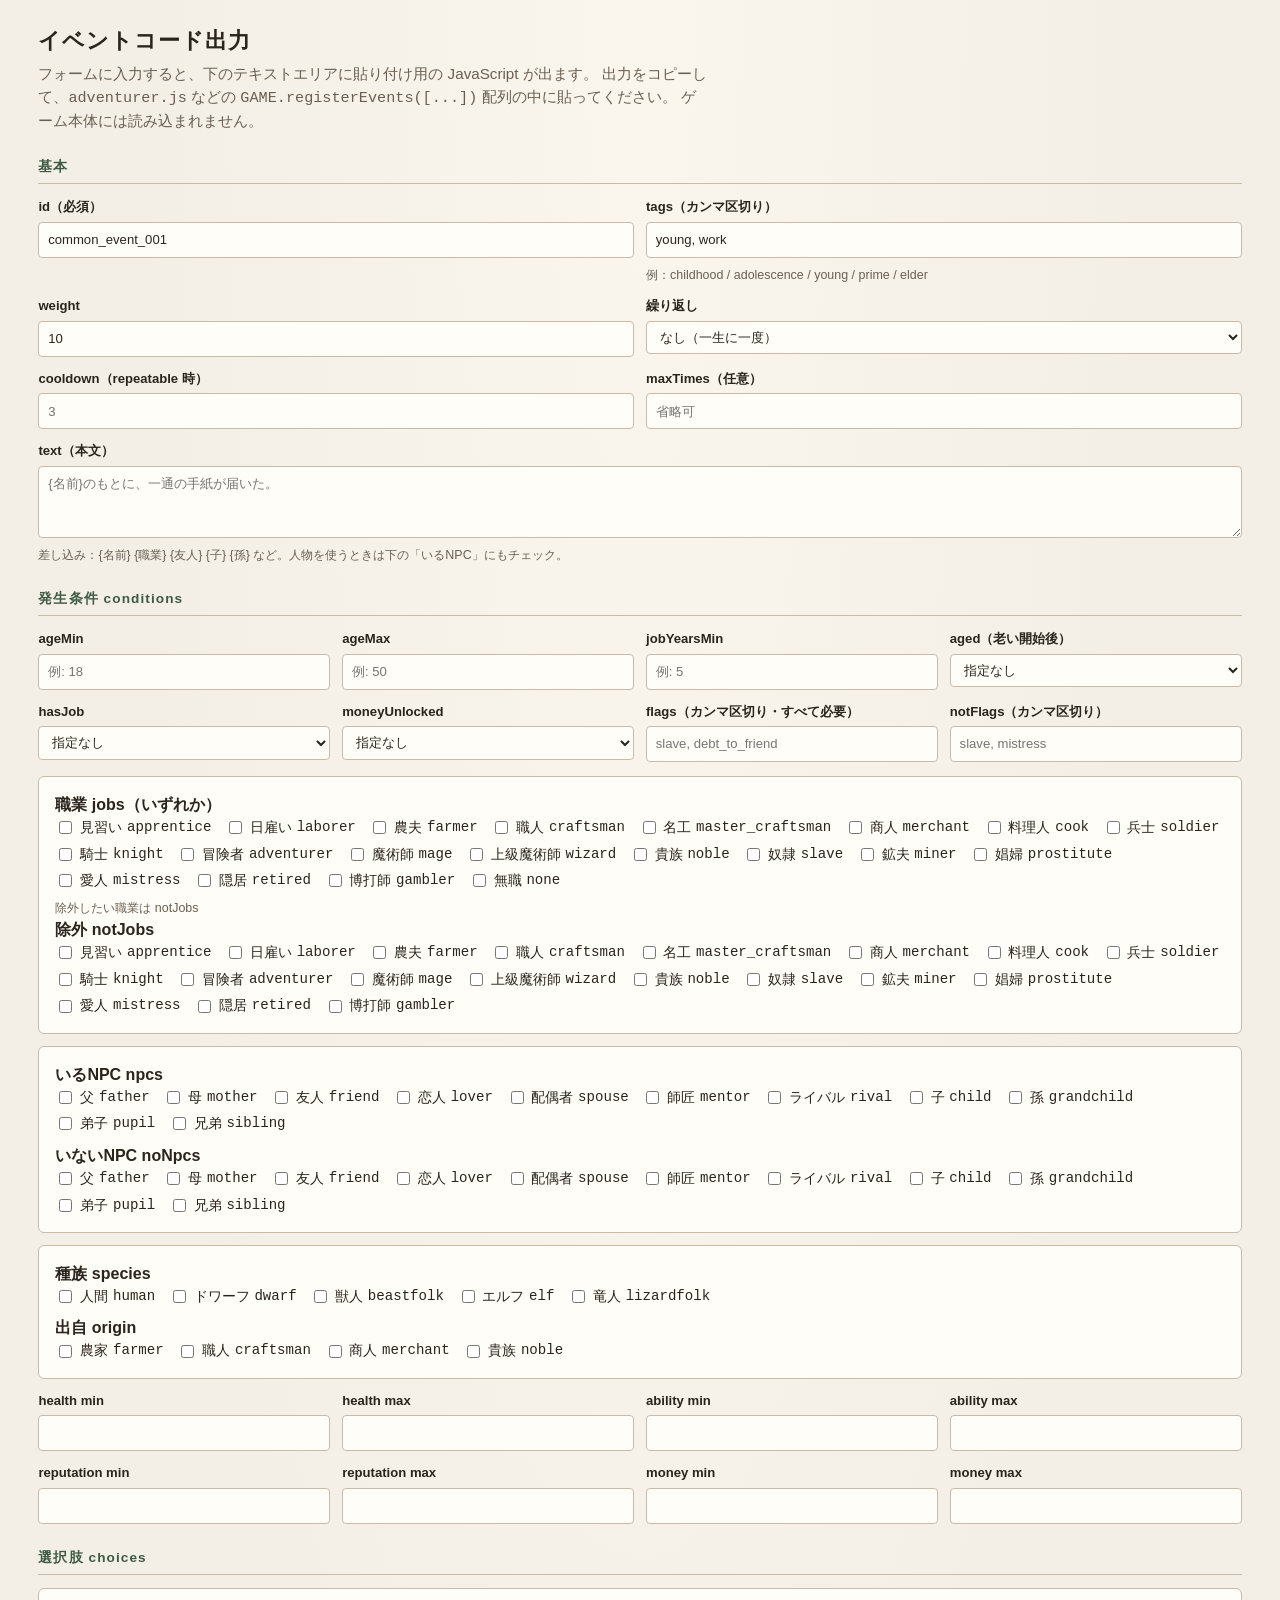
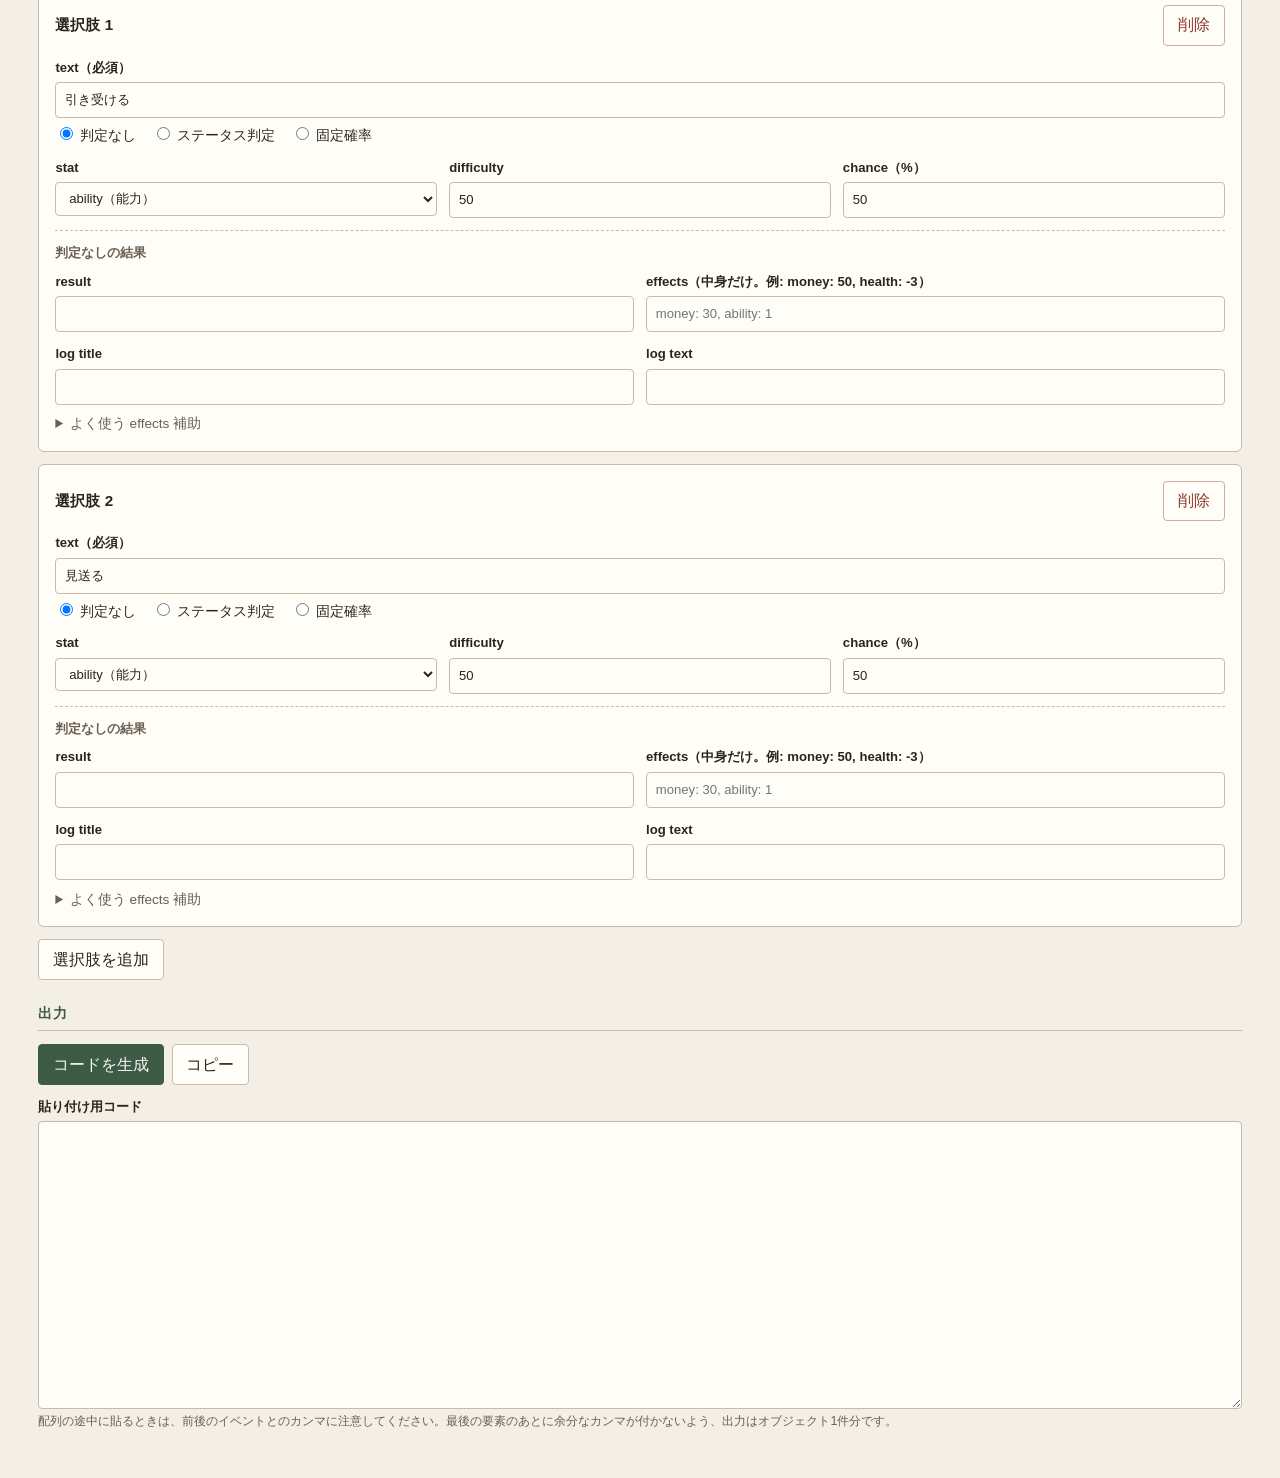
==== tools/event-form.html @ 54acf9f1 "便利ツール追加 フォームに入力することでイベントのコードを出力できるツールを追加。実装の高速化に役立ててください。" ====
<!DOCTYPE html>
<html lang="ja">
<head>
  <meta charset="UTF-8" />
  <meta name="viewport" content="width=device-width, initial-scale=1" />
  <title>イベントコード出力</title>
  <style>
    :root {
      --bg: #f3efe6;
      --ink: #2a241c;
      --muted: #6a5f52;
      --line: #c9bba8;
      --card: #fffdf8;
      --accent: #3d5a45;
      --accent-soft: #dce8df;
      --warn: #8a3b2a;
      --mono: "Cascadia Code", "Consolas", "Courier New", monospace;
      --sans: "Hiragino Sans", "Noto Sans JP", "Yu Gothic UI", sans-serif;
    }
    * { box-sizing: border-box; }
    body {
      margin: 0;
      padding: 1.5rem clamp(1rem, 3vw, 2.5rem) 3rem;
      background:
        radial-gradient(ellipse at top, #faf6ee 0%, var(--bg) 55%),
        repeating-linear-gradient(0deg, transparent, transparent 23px, rgba(201, 187, 168, 0.18) 24px);
      color: var(--ink);
      font-family: var(--sans);
      line-height: 1.5;
    }
    h1 { font-size: 1.4rem; margin: 0 0 0.35rem; letter-spacing: 0.04em; }
    .lead { color: var(--muted); margin: 0 0 1.5rem; max-width: 42rem; font-size: 0.95rem; }
    h2 {
      font-size: 0.85rem;
      text-transform: none;
      letter-spacing: 0.08em;
      color: var(--accent);
      border-bottom: 1px solid var(--line);
      padding-bottom: 0.35rem;
      margin: 1.5rem 0 0.85rem;
    }
    label.field {
      display: flex;
      flex-direction: column;
      gap: 0.3rem;
      font-size: 0.82rem;
      color: var(--muted);
    }
    label.field > span { font-weight: 600; color: var(--ink); }
    input[type="text"], input[type="number"], textarea, select {
      font: inherit;
      color: var(--ink);
      background: var(--card);
      border: 1px solid var(--line);
      border-radius: 4px;
      padding: 0.45rem 0.55rem;
      width: 100%;
    }
    textarea { min-height: 4.5rem; resize: vertical; }
    input:focus, textarea:focus, select:focus {
      outline: 2px solid var(--accent-soft);
      border-color: var(--accent);
    }
    .grid { display: grid; gap: 0.75rem; }
    .grid-2 { grid-template-columns: repeat(2, minmax(0, 1fr)); }
    .grid-3 { grid-template-columns: repeat(3, minmax(0, 1fr)); }
    .grid-4 { grid-template-columns: repeat(4, minmax(0, 1fr)); }
    @media (max-width: 800px) {
      .grid-2, .grid-3, .grid-4 { grid-template-columns: 1fr; }
    }
    .card {
      background: var(--card);
      border: 1px solid var(--line);
      border-radius: 6px;
      padding: 1rem;
      margin-bottom: 0.75rem;
    }
    .checks {
      display: flex;
      flex-wrap: wrap;
      gap: 0.35rem 0.85rem;
    }
    .checks label {
      display: inline-flex;
      align-items: center;
      gap: 0.3rem;
      font-size: 0.88rem;
      color: var(--ink);
      cursor: pointer;
    }
    .hint { font-size: 0.78rem; color: var(--muted); margin: 0.2rem 0 0; }
    .row-actions { display: flex; flex-wrap: wrap; gap: 0.5rem; margin: 0.75rem 0; }
    button {
      font: inherit;
      cursor: pointer;
      border-radius: 4px;
      border: 1px solid var(--line);
      background: var(--card);
      color: var(--ink);
      padding: 0.45rem 0.85rem;
    }
    button.primary {
      background: var(--accent);
      border-color: var(--accent);
      color: #f7faf7;
    }
    button.danger { color: var(--warn); border-color: #d4a99e; }
    button:hover { filter: brightness(0.97); }
    #output {
      font-family: var(--mono);
      font-size: 0.82rem;
      min-height: 18rem;
      white-space: pre;
      line-height: 1.45;
    }
    .status { font-size: 0.85rem; color: var(--accent); min-height: 1.2em; }
    .choice-head {
      display: flex;
      justify-content: space-between;
      align-items: center;
      margin-bottom: 0.75rem;
    }
    .choice-head strong { font-size: 0.95rem; }
    .check-mode { display: flex; gap: 1rem; margin: 0.4rem 0 0.7rem; font-size: 0.88rem; }
    .outcome { margin-top: 0.75rem; padding-top: 0.75rem; border-top: 1px dashed var(--line); }
    .outcome h3 { margin: 0 0 0.55rem; font-size: 0.82rem; color: var(--muted); }
    details.advanced { margin-top: 0.6rem; }
    details.advanced summary { cursor: pointer; color: var(--muted); font-size: 0.85rem; }
  </style>
</head>
<body>
  <h1>イベントコード出力</h1>
  <p class="lead">
    フォームに入力すると、下のテキストエリアに貼り付け用の JavaScript が出ます。
    出力をコピーして、<code>adventurer.js</code> などの <code>GAME.registerEvents([...])</code> 配列の中に貼ってください。
    ゲーム本体には読み込まれません。
  </p>

  <h2>基本</h2>
  <div class="grid grid-2">
    <label class="field"><span>id（必須）</span>
      <input id="ev-id" type="text" placeholder="adventurer_006" value="common_event_001" />
    </label>
    <label class="field"><span>tags（カンマ区切り）</span>
      <input id="ev-tags" type="text" placeholder="young, prime, adventure" value="young, work" />
      <p class="hint">例：childhood / adolescence / young / prime / elder</p>
    </label>
    <label class="field"><span>weight</span>
      <input id="ev-weight" type="number" value="10" min="0" step="1" />
    </label>
    <label class="field"><span>繰り返し</span>
      <select id="ev-repeat">
        <option value="">なし（一生に一度）</option>
        <option value="repeat">repeatable</option>
        <option value="repeat-logonce">repeatable + logOnce</option>
      </select>
    </label>
    <label class="field"><span>cooldown（repeatable 時）</span>
      <input id="ev-cooldown" type="number" placeholder="3" min="0" />
    </label>
    <label class="field"><span>maxTimes（任意）</span>
      <input id="ev-maxtimes" type="number" placeholder="省略可" min="1" />
    </label>
  </div>
  <label class="field" style="margin-top:0.75rem"><span>text（本文）</span>
    <textarea id="ev-text" placeholder="{名前}のもとに、一通の手紙が届いた。"></textarea>
    <p class="hint">差し込み：{名前} {職業} {友人} {子} {孫} など。人物を使うときは下の「いるNPC」にもチェック。</p>
  </label>

  <h2>発生条件 conditions</h2>
  <div class="grid grid-4">
    <label class="field"><span>ageMin</span><input id="c-ageMin" type="number" placeholder="例: 18" /></label>
    <label class="field"><span>ageMax</span><input id="c-ageMax" type="number" placeholder="例: 50" /></label>
    <label class="field"><span>jobYearsMin</span><input id="c-jobYearsMin" type="number" placeholder="例: 5" /></label>
    <label class="field"><span>aged（老い開始後）</span>
      <select id="c-aged">
        <option value="">指定なし</option>
        <option value="true">true</option>
        <option value="false">false</option>
      </select>
    </label>
    <label class="field"><span>hasJob</span>
      <select id="c-hasJob">
        <option value="">指定なし</option>
        <option value="true">true（職あり）</option>
        <option value="false">false（無職）</option>
      </select>
    </label>
    <label class="field"><span>moneyUnlocked</span>
      <select id="c-moneyUnlocked">
        <option value="">指定なし</option>
        <option value="true">true</option>
        <option value="false">false</option>
      </select>
    </label>
    <label class="field"><span>flags（カンマ区切り・すべて必要）</span>
      <input id="c-flags" type="text" placeholder="slave, debt_to_friend" />
    </label>
    <label class="field"><span>notFlags（カンマ区切り）</span>
      <input id="c-notFlags" type="text" placeholder="slave, mistress" />
    </label>
  </div>

  <div class="card" style="margin-top:0.85rem">
    <strong>職業 jobs（いずれか）</strong>
    <div class="checks" id="c-jobs"></div>
    <p class="hint" style="margin-top:0.5rem">除外したい職業は notJobs</p>
    <strong>除外 notJobs</strong>
    <div class="checks" id="c-notJobs"></div>
  </div>
  <div class="card">
    <strong>いるNPC npcs</strong>
    <div class="checks" id="c-npcs"></div>
    <strong style="display:block;margin-top:0.6rem">いないNPC noNpcs</strong>
    <div class="checks" id="c-noNpcs"></div>
  </div>
  <div class="card">
    <strong>種族 species</strong>
    <div class="checks" id="c-species"></div>
    <strong style="display:block;margin-top:0.6rem">出自 origin</strong>
    <div class="checks" id="c-origin"></div>
  </div>
  <div class="grid grid-4" style="margin-top:0.5rem">
    <label class="field"><span>health min</span><input id="c-healthMin" type="number" /></label>
    <label class="field"><span>health max</span><input id="c-healthMax" type="number" /></label>
    <label class="field"><span>ability min</span><input id="c-abilityMin" type="number" /></label>
    <label class="field"><span>ability max</span><input id="c-abilityMax" type="number" /></label>
    <label class="field"><span>reputation min</span><input id="c-reputationMin" type="number" /></label>
    <label class="field"><span>reputation max</span><input id="c-reputationMax" type="number" /></label>
    <label class="field"><span>money min</span><input id="c-moneyMin" type="number" /></label>
    <label class="field"><span>money max</span><input id="c-moneyMax" type="number" /></label>
  </div>

  <h2>選択肢 choices</h2>
  <div id="choices"></div>
  <div class="row-actions">
    <button type="button" id="btn-add-choice">選択肢を追加</button>
  </div>

  <h2>出力</h2>
  <div class="row-actions">
    <button type="button" class="primary" id="btn-generate">コードを生成</button>
    <button type="button" id="btn-copy">コピー</button>
    <span class="status" id="status"></span>
  </div>
  <label class="field">
    <span>貼り付け用コード</span>
    <textarea id="output" readonly spellcheck="false"></textarea>
  </label>
  <p class="hint">配列の途中に貼るときは、前後のイベントとのカンマに注意してください。最後の要素のあとに余分なカンマが付かないよう、出力はオブジェクト1件分です。</p>

  <template id="tpl-choice">
    <div class="card choice">
      <div class="choice-head">
        <strong>選択肢 <span class="choice-num"></span></strong>
        <button type="button" class="danger btn-remove-choice">削除</button>
      </div>
      <label class="field"><span>text（必須）</span>
        <input class="ch-text" type="text" placeholder="依頼を引き受ける" />
      </label>
      <div class="check-mode">
        <label><input type="radio" class="ch-check-mode" name="" value="none" checked /> 判定なし</label>
        <label><input type="radio" class="ch-check-mode" name="" value="stat" /> ステータス判定</label>
        <label><input type="radio" class="ch-check-mode" name="" value="chance" /> 固定確率</label>
      </div>
      <div class="grid grid-3 ch-check-fields" hidden>
        <label class="field ch-stat-only"><span>stat</span>
          <select class="ch-stat">
            <option value="ability">ability（能力）</option>
            <option value="health">health（健康）</option>
            <option value="reputation">reputation（評判）</option>
            <option value="money">money（所持金）</option>
          </select>
        </label>
        <label class="field ch-stat-only"><span>difficulty</span>
          <input class="ch-difficulty" type="number" value="50" />
        </label>
        <label class="field ch-chance-only" hidden><span>chance（%）</span>
          <input class="ch-chance" type="number" value="50" min="0" max="100" />
        </label>
      </div>

      <div class="outcome ch-simple">
        <h3>判定なしの結果</h3>
        <div class="grid grid-2">
          <label class="field"><span>result</span><input class="ch-result" type="text" /></label>
          <label class="field"><span>effects（中身だけ。例: money: 50, health: -3）</span>
            <input class="ch-effects" type="text" placeholder="money: 30, ability: 1" />
          </label>
          <label class="field"><span>log title</span><input class="ch-log-title" type="text" /></label>
          <label class="field"><span>log text</span><input class="ch-log-text" type="text" /></label>
        </div>
        <details class="advanced">
          <summary>よく使う effects 補助</summary>
          <div class="grid grid-4" style="margin-top:0.5rem">
            <label class="field"><span>health</span><input class="fx-health" type="text" placeholder="-5 や [-15,-5]" /></label>
            <label class="field"><span>ability</span><input class="fx-ability" type="text" /></label>
            <label class="field"><span>reputation</span><input class="fx-reputation" type="text" /></label>
            <label class="field"><span>money</span><input class="fx-money" type="text" /></label>
            <label class="field"><span>addFlags</span><input class="fx-addFlags" type="text" placeholder="cheat, debt_to_friend" /></label>
            <label class="field"><span>removeFlags</span><input class="fx-removeFlags" type="text" /></label>
            <label class="field"><span>job</span>
              <select class="fx-job"><option value="">変更なし</option><option value="null">失業（null）</option></select>
            </label>
            <label class="field"><span>npc 役割</span>
              <select class="fx-npc-role"><option value="">なし</option></select>
            </label>
            <label class="field"><span>npc trust</span><input class="fx-npc-trust" type="number" /></label>
            <label class="field"><span>npc intimacy</span><input class="fx-npc-intimacy" type="number" /></label>
            <label class="field"><span>npcState</span>
              <select class="fx-npc-state">
                <option value="">変更なし</option>
                <option value="left">left（別れ）</option>
                <option value="dead">dead</option>
                <option value="missing">missing</option>
                <option value="active">active</option>
              </select>
            </label>
          </div>
        </details>
      </div>

      <div class="outcome ch-success" hidden>
        <h3>success</h3>
        <div class="grid grid-2">
          <label class="field"><span>result</span><input class="ok-result" type="text" /></label>
          <label class="field"><span>effects</span><input class="ok-effects" type="text" placeholder="money: 50, reputation: 3" /></label>
          <label class="field"><span>log title</span><input class="ok-log-title" type="text" /></label>
          <label class="field"><span>log text</span><input class="ok-log-text" type="text" /></label>
        </div>
      </div>
      <div class="outcome ch-failure" hidden>
        <h3>failure</h3>
        <div class="grid grid-2">
          <label class="field"><span>result</span><input class="ng-result" type="text" /></label>
          <label class="field"><span>effects</span><input class="ng-effects" type="text" placeholder="health: [-15, -5]" /></label>
          <label class="field"><span>log title</span><input class="ng-log-title" type="text" /></label>
          <label class="field"><span>log text</span><input class="ng-log-text" type="text" /></label>
        </div>
      </div>
    </div>
  </template>

  <script>
    const JOBS = [
      ["apprentice", "見習い"], ["laborer", "日雇い"], ["farmer", "農夫"],
      ["craftsman", "職人"], ["master_craftsman", "名工"], ["merchant", "商人"],
      ["cook", "料理人"], ["soldier", "兵士"], ["knight", "騎士"],
      ["adventurer", "冒険者"], ["mage", "魔術師"], ["wizard", "上級魔術師"],
      ["noble", "貴族"], ["slave", "奴隷"], ["miner", "鉱夫"],
      ["prostitute", "娼婦"], ["mistress", "愛人"], ["retired", "隠居"],
      ["gambler", "博打師"], ["none", "無職"],
    ];
    const NPCS = [
      ["father", "父"], ["mother", "母"], ["friend", "友人"], ["lover", "恋人"],
      ["spouse", "配偶者"], ["mentor", "師匠"], ["rival", "ライバル"],
      ["child", "子"], ["grandchild", "孫"], ["pupil", "弟子"], ["sibling", "兄弟"],
    ];
    const SPECIES = [
      ["human", "人間"], ["dwarf", "ドワーフ"], ["beastfolk", "獣人"],
      ["elf", "エルフ"], ["lizardfolk", "竜人"],
    ];
    const ORIGINS = [
      ["farmer", "農家"], ["craftsman", "職人"], ["merchant", "商人"], ["noble", "貴族"],
    ];

    function fillChecks(containerId, items, name) {
      const el = document.getElementById(containerId);
      el.innerHTML = items.map(([id, label]) =>
        `<label><input type="checkbox" name="${name}" value="${id}" /> ${label} <code>${id}</code></label>`
      ).join("");
    }
    fillChecks("c-jobs", JOBS, "jobs");
    fillChecks("c-notJobs", JOBS.filter(([id]) => id !== "none"), "notJobs");
    fillChecks("c-npcs", NPCS, "npcs");
    fillChecks("c-noNpcs", NPCS, "noNpcs");
    fillChecks("c-species", SPECIES, "species");
    fillChecks("c-origin", ORIGINS, "origin");

    function checkedValues(name) {
      return [...document.querySelectorAll(`input[name="${name}"]:checked`)].map((i) => i.value);
    }
    function csv(str) {
      return String(str || "").split(/[,、\s]+/).map((s) => s.trim()).filter(Boolean);
    }
    function numOrEmpty(id) {
      const v = document.getElementById(id).value;
      return v === "" ? null : Number(v);
    }
    function escapeStr(s) {
      return String(s).replace(/\\/g, "\\\\").replace(/"/g, '\\"').replace(/\n/g, "\\n");
    }
    function quote(s) { return `"${escapeStr(s)}"`; }
    function quoteList(arr) { return `[${arr.map(quote).join(", ")}]`; }

    function parseEffectsBlob(text, helpers) {
      const parts = [];
      const raw = (text || "").trim();
      if (raw) parts.push(raw.replace(/,\s*$/, ""));

      if (helpers) {
        const pushNum = (key, val) => {
          if (val == null || val === "") return;
          const t = String(val).trim();
          if (/^-?\d+(\.\d+)?$/.test(t) || /^\[[^\]]+\]$/.test(t)) parts.push(`${key}: ${t}`);
        };
        pushNum("health", helpers.health);
        pushNum("ability", helpers.ability);
        pushNum("reputation", helpers.reputation);
        pushNum("money", helpers.money);
        if (helpers.addFlags && helpers.addFlags.length) {
          parts.push(`addFlags: ${quoteList(helpers.addFlags)}`);
        }
        if (helpers.removeFlags && helpers.removeFlags.length) {
          parts.push(`removeFlags: ${quoteList(helpers.removeFlags)}`);
        }
        if (helpers.job === "null") parts.push("job: null");
        else if (helpers.job) parts.push(`job: ${quote(helpers.job)}`);
        if (helpers.npcRole) {
          const bits = [];
          if (helpers.npcTrust != null && helpers.npcTrust !== "") bits.push(`trust: ${Number(helpers.npcTrust)}`);
          if (helpers.npcIntimacy != null && helpers.npcIntimacy !== "") bits.push(`intimacy: ${Number(helpers.npcIntimacy)}`);
          if (bits.length) parts.push(`npc: { ${helpers.npcRole}: { ${bits.join(", ")} } }`);
          if (helpers.npcState) parts.push(`npcState: { ${helpers.npcRole}: ${quote(helpers.npcState)} }`);
        }
      }
      if (!parts.length) return null;
      return `{ ${parts.join(", ")} }`;
    }

    function buildLog(title, text) {
      title = (title || "").trim();
      text = (text || "").trim();
      if (!title && !text) return null;
      const bits = [];
      if (title) bits.push(`title: ${quote(title)}`);
      if (text) bits.push(`text: ${quote(text)}`);
      return `{ ${bits.join(", ")} }`;
    }

    let choiceCount = 0;
    function addChoice() {
      const tpl = document.getElementById("tpl-choice");
      const node = tpl.content.cloneNode(true);
      const card = node.querySelector(".choice");
      choiceCount += 1;
      const name = `check-mode-${choiceCount}`;
      card.querySelectorAll(".ch-check-mode").forEach((r) => { r.name = name; });
      card.querySelector(".choice-num").textContent = choiceCount;

      const jobSel = card.querySelector(".fx-job");
      JOBS.filter(([id]) => id !== "none").forEach(([id, label]) => {
        const opt = document.createElement("option");
        opt.value = id;
        opt.textContent = `${label} (${id})`;
        jobSel.appendChild(opt);
      });
      const npcSel = card.querySelector(".fx-npc-role");
      NPCS.forEach(([id, label]) => {
        const opt = document.createElement("option");
        opt.value = id;
        opt.textContent = `${label} (${id})`;
        npcSel.appendChild(opt);
      });

      const syncCheck = () => {
        const mode = card.querySelector(".ch-check-mode:checked").value;
        const fields = card.querySelector(".ch-check-fields");
        const simple = card.querySelector(".ch-simple");
        const ok = card.querySelector(".ch-success");
        const ng = card.querySelector(".ch-failure");
        const hasCheck = mode !== "none";
        fields.hidden = !hasCheck;
        card.querySelectorAll(".ch-stat-only").forEach((el) => { el.hidden = mode !== "stat"; });
        card.querySelectorAll(".ch-chance-only").forEach((el) => { el.hidden = mode !== "chance"; });
        simple.hidden = hasCheck;
        ok.hidden = !hasCheck;
        ng.hidden = !hasCheck;
      };
      card.querySelectorAll(".ch-check-mode").forEach((r) => r.addEventListener("change", syncCheck));
      card.querySelector(".btn-remove-choice").addEventListener("click", () => {
        card.remove();
        renumberChoices();
      });
      document.getElementById("choices").appendChild(card);
      syncCheck();
    }
    function renumberChoices() {
      [...document.querySelectorAll(".choice")].forEach((c, i) => {
        c.querySelector(".choice-num").textContent = i + 1;
      });
    }

    function readHelpers(card, prefix) {
      // only for simple (no-check) choice which has fx-* fields
      if (prefix) return null;
      return {
        health: card.querySelector(".fx-health").value,
        ability: card.querySelector(".fx-ability").value,
        reputation: card.querySelector(".fx-reputation").value,
        money: card.querySelector(".fx-money").value,
        addFlags: csv(card.querySelector(".fx-addFlags").value),
        removeFlags: csv(card.querySelector(".fx-removeFlags").value),
        job: card.querySelector(".fx-job").value,
        npcRole: card.querySelector(".fx-npc-role").value,
        npcTrust: card.querySelector(".fx-npc-trust").value,
        npcIntimacy: card.querySelector(".fx-npc-intimacy").value,
        npcState: card.querySelector(".fx-npc-state").value,
      };
    }

    function buildConditions() {
      const lines = [];
      const ageMin = numOrEmpty("c-ageMin");
      const ageMax = numOrEmpty("c-ageMax");
      const jobYearsMin = numOrEmpty("c-jobYearsMin");
      if (ageMin != null) lines.push(`ageMin: ${ageMin}`);
      if (ageMax != null) lines.push(`ageMax: ${ageMax}`);
      if (jobYearsMin != null) lines.push(`jobYearsMin: ${jobYearsMin}`);

      const boolSel = (id, key) => {
        const v = document.getElementById(id).value;
        if (v === "true") lines.push(`${key}: true`);
        if (v === "false") lines.push(`${key}: false`);
      };
      boolSel("c-aged", "aged");
      boolSel("c-hasJob", "hasJob");
      boolSel("c-moneyUnlocked", "moneyUnlocked");

      const jobs = checkedValues("jobs");
      const notJobs = checkedValues("notJobs");
      const npcs = checkedValues("npcs");
      const noNpcs = checkedValues("noNpcs");
      const species = checkedValues("species");
      const origin = checkedValues("origin");
      if (jobs.length) lines.push(`jobs: ${quoteList(jobs)}`);
      if (notJobs.length) lines.push(`notJobs: ${quoteList(notJobs)}`);
      if (npcs.length) lines.push(`npcs: ${quoteList(npcs)}`);
      if (noNpcs.length) lines.push(`noNpcs: ${quoteList(noNpcs)}`);
      if (species.length) lines.push(`species: ${quoteList(species)}`);
      if (origin.length) lines.push(`origin: ${quoteList(origin)}`);

      const flags = csv(document.getElementById("c-flags").value);
      const notFlags = csv(document.getElementById("c-notFlags").value);
      if (flags.length) lines.push(`flags: ${quoteList(flags)}`);
      if (notFlags.length) lines.push(`notFlags: ${quoteList(notFlags)}`);

      const stats = [];
      const addStat = (key, minId, maxId) => {
        const min = numOrEmpty(minId);
        const max = numOrEmpty(maxId);
        if (min == null && max == null) return;
        const bits = [];
        if (min != null) bits.push(`min: ${min}`);
        if (max != null) bits.push(`max: ${max}`);
        stats.push(`${key}: { ${bits.join(", ")} }`);
      };
      addStat("health", "c-healthMin", "c-healthMax");
      addStat("ability", "c-abilityMin", "c-abilityMax");
      addStat("reputation", "c-reputationMin", "c-reputationMax");
      addStat("money", "c-moneyMin", "c-moneyMax");
      if (stats.length) lines.push(`stats: { ${stats.join(", ")} }`);

      return lines;
    }

    function indent(n) { return "  ".repeat(n); }

    function buildChoice(card, depth) {
      const lines = [];
      const text = card.querySelector(".ch-text").value.trim();
      if (!text) return null;
      lines.push(`${indent(depth)}{`);
      lines.push(`${indent(depth + 1)}text: ${quote(text)},`);

      const mode = card.querySelector(".ch-check-mode:checked").value;
      if (mode === "stat") {
        const stat = card.querySelector(".ch-stat").value;
        const diff = Number(card.querySelector(".ch-difficulty").value);
        lines.push(`${indent(depth + 1)}check: { stat: ${quote(stat)}, difficulty: ${diff} },`);
        lines.push(...buildOutcome(card, "ok", "success", depth + 1));
        lines.push(...buildOutcome(card, "ng", "failure", depth + 1));
      } else if (mode === "chance") {
        const chance = Number(card.querySelector(".ch-chance").value);
        lines.push(`${indent(depth + 1)}check: { chance: ${chance} },`);
        lines.push(...buildOutcome(card, "ok", "success", depth + 1));
        lines.push(...buildOutcome(card, "ng", "failure", depth + 1));
      } else {
        const result = card.querySelector(".ch-result").value.trim();
        const effects = parseEffectsBlob(card.querySelector(".ch-effects").value, readHelpers(card));
        const log = buildLog(card.querySelector(".ch-log-title").value, card.querySelector(".ch-log-text").value);
        if (result) lines.push(`${indent(depth + 1)}result: ${quote(result)},`);
        if (effects) lines.push(`${indent(depth + 1)}effects: ${effects},`);
        if (log) lines.push(`${indent(depth + 1)}log: ${log},`);
      }

      // trailing comma cleanup on last property is fine in modern JS; keep simple
      let block = lines.join("\n");
      block = block.replace(/,\n$/, "\n");
      return `${block}\n${indent(depth)}}`;
    }

    function buildOutcome(card, prefix, key, depth) {
      const result = card.querySelector(`.${prefix}-result`).value.trim();
      const effects = parseEffectsBlob(card.querySelector(`.${prefix}-effects`).value, null);
      const log = buildLog(card.querySelector(`.${prefix}-log-title`).value, card.querySelector(`.${prefix}-log-text`).value);
      const inner = [];
      if (result) inner.push(`${indent(depth + 1)}result: ${quote(result)},`);
      if (effects) inner.push(`${indent(depth + 1)}effects: ${effects},`);
      if (log) inner.push(`${indent(depth + 1)}log: ${log},`);
      if (!inner.length) {
        return [`${indent(depth)}${key}: {},`];
      }
      let body = inner.join("\n").replace(/,\n$/, "\n");
      return [
        `${indent(depth)}${key}: {`,
        body,
        `${indent(depth)}},`,
      ];
    }

    function generate() {
      const id = document.getElementById("ev-id").value.trim();
      const text = document.getElementById("ev-text").value.trim();
      const status = document.getElementById("status");
      if (!id) { status.textContent = "id を入力してください"; return; }
      if (!text) { status.textContent = "本文 text を入力してください"; return; }

      const lines = [];
      lines.push("{");
      lines.push(`  id: ${quote(id)},`);

      const tags = csv(document.getElementById("ev-tags").value);
      if (tags.length) lines.push(`  tags: ${quoteList(tags)},`);

      const weight = document.getElementById("ev-weight").value;
      if (weight !== "") lines.push(`  weight: ${Number(weight)},`);

      const repeat = document.getElementById("ev-repeat").value;
      if (repeat) {
        lines.push("  repeatable: true,");
        if (repeat === "repeat-logonce") lines.push("  logOnce: true,");
      }
      const cooldown = document.getElementById("ev-cooldown").value;
      if (cooldown !== "") lines.push(`  cooldown: ${Number(cooldown)},`);
      const maxTimes = document.getElementById("ev-maxtimes").value;
      if (maxTimes !== "") lines.push(`  maxTimes: ${Number(maxTimes)},`);

      const cond = buildConditions();
      if (cond.length) {
        lines.push("  conditions: {");
        cond.forEach((c, i) => {
          lines.push(`    ${c}${i < cond.length - 1 ? "," : ""}`);
        });
        lines.push("  },");
      }

      lines.push(`  text: ${quote(text)},`);

      const choiceCards = [...document.querySelectorAll(".choice")];
      const choiceBlocks = choiceCards.map((c) => buildChoice(c, 2)).filter(Boolean);
      if (!choiceBlocks.length) {
        status.textContent = "選択肢を1つ以上入力してください（text 必須）";
        return;
      }
      lines.push("  choices: [");
      choiceBlocks.forEach((block, i) => {
        lines.push(block + (i < choiceBlocks.length - 1 ? "," : ""));
      });
      lines.push("  ],");
      lines.push("},");

      // tidy trailing commas inside objects is ok for this project's JS
      document.getElementById("output").value = lines.join("\n");
      status.textContent = "生成しました。コピーして JS に貼り付けてください";
    }

    document.getElementById("btn-add-choice").addEventListener("click", addChoice);
    document.getElementById("btn-generate").addEventListener("click", generate);
    document.getElementById("btn-copy").addEventListener("click", async () => {
      const out = document.getElementById("output");
      if (!out.value) { generate(); }
      try {
        await navigator.clipboard.writeText(out.value);
        document.getElementById("status").textContent = "コピーしました";
      } catch {
        out.select();
        document.getElementById("status").textContent = "テキストを選択したので Ctrl+C でコピーしてください";
      }
    });

    // 初期：選択肢2つ
    addChoice();
    addChoice();
    document.querySelector(".ch-text").value = "引き受ける";
    document.querySelectorAll(".choice")[1].querySelector(".ch-text").value = "見送る";
  </script>
</body>
</html>
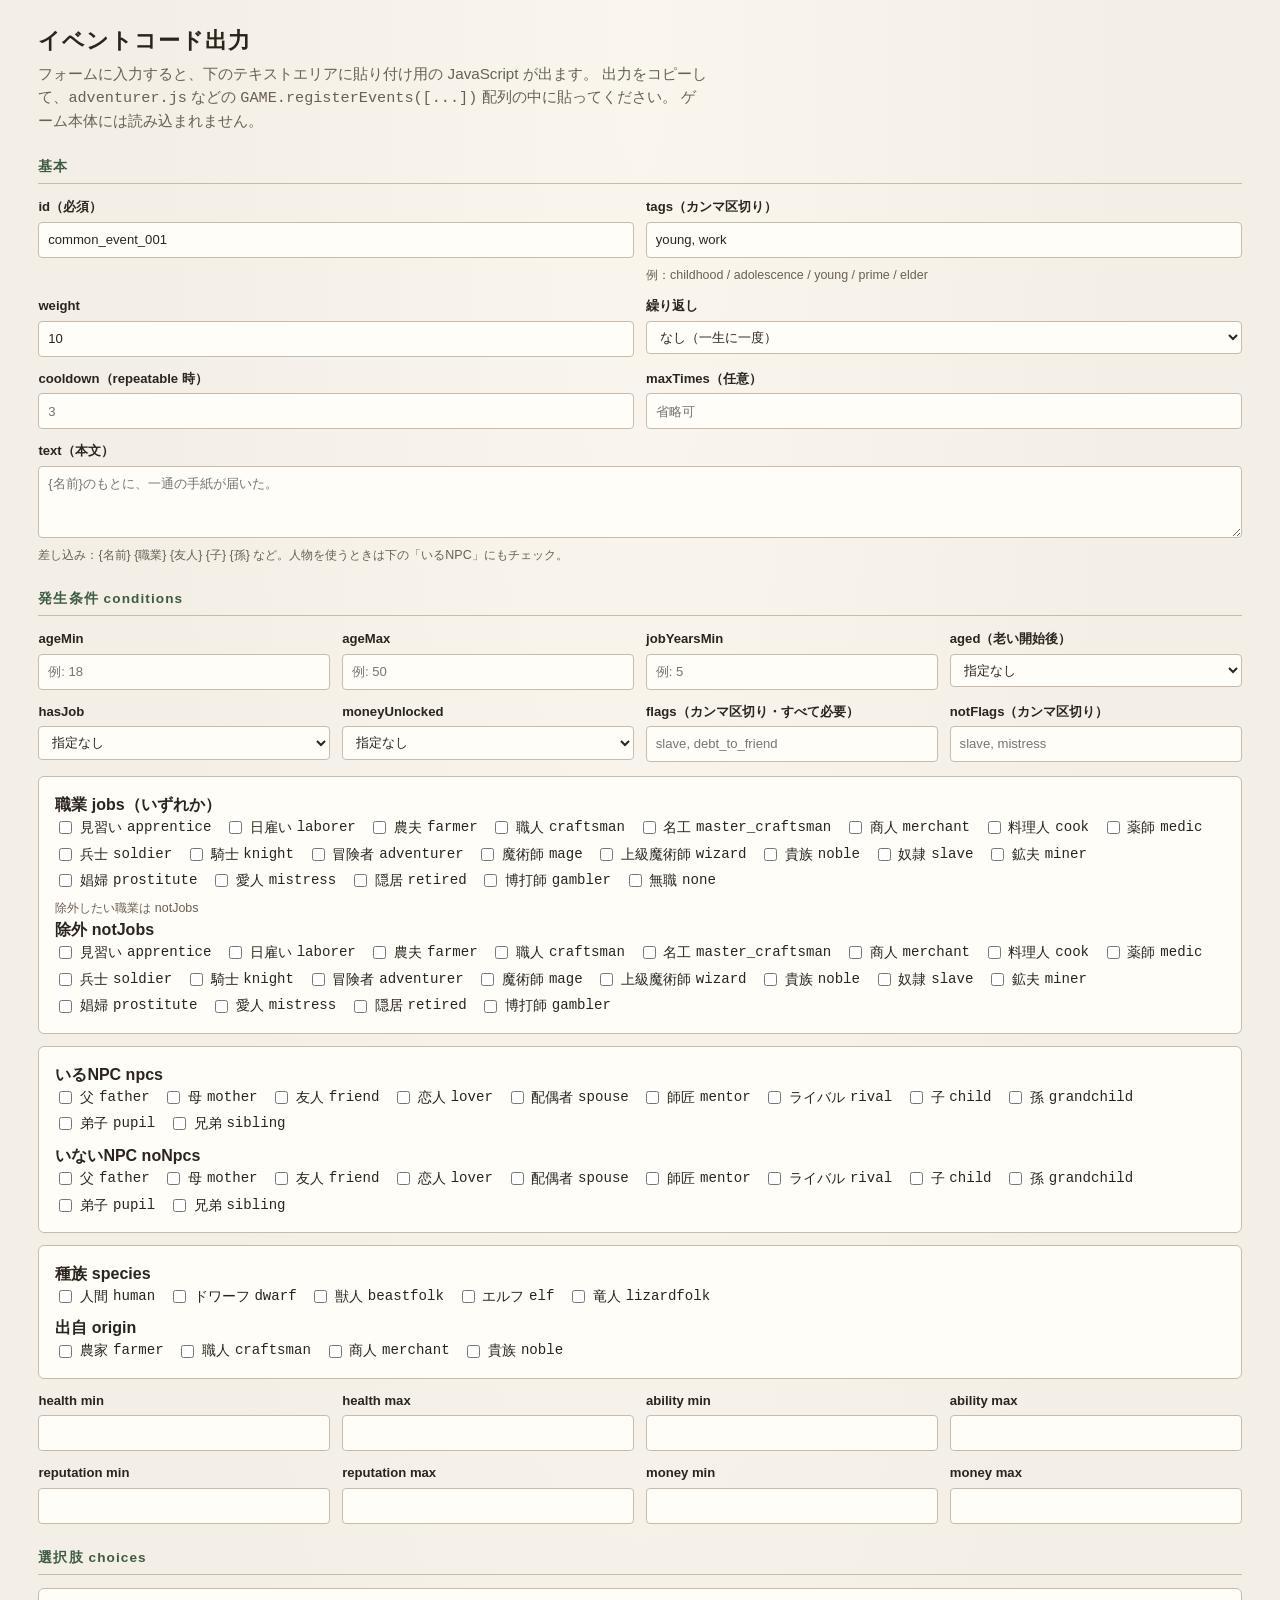
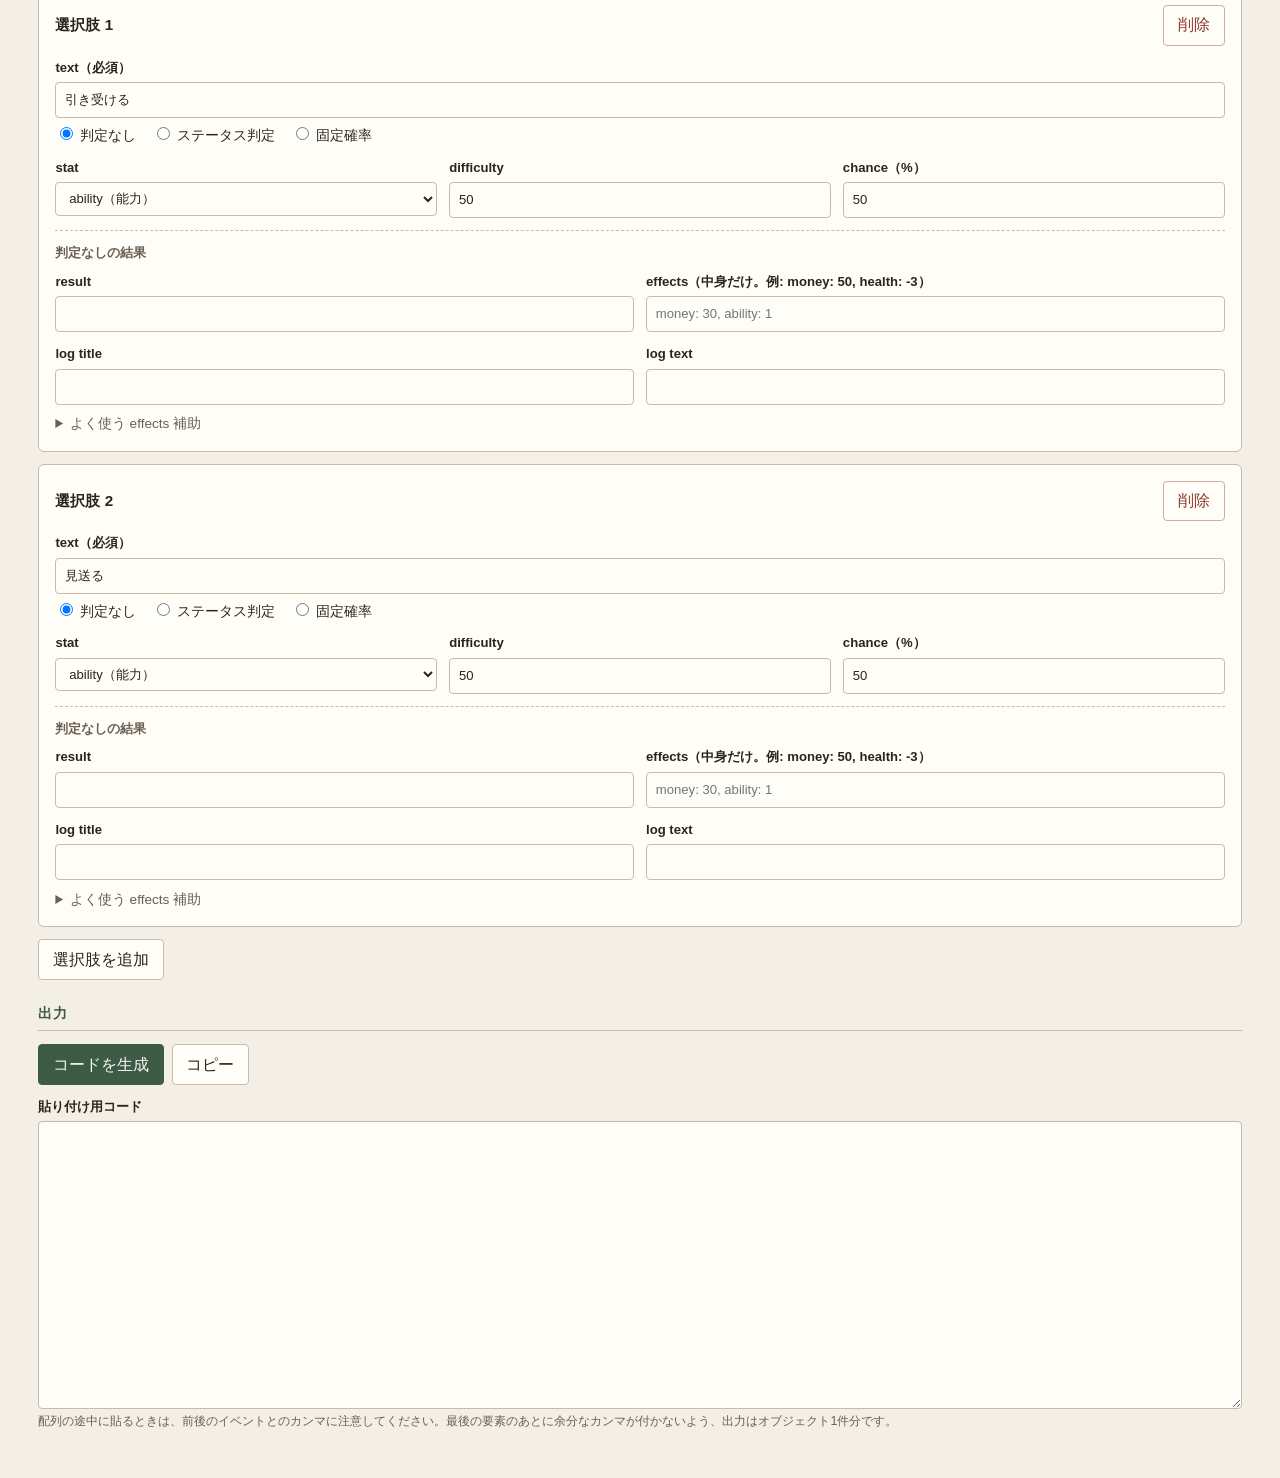
==== commit a13ac482: "イベント追加 料理人中心にイベント追加" ====
--- a/tools/event-form.html
+++ b/tools/event-form.html
@@ -345,7 +345,7 @@
     const JOBS = [
       ["apprentice", "見習い"], ["laborer", "日雇い"], ["farmer", "農夫"],
       ["craftsman", "職人"], ["master_craftsman", "名工"], ["merchant", "商人"],
-      ["cook", "料理人"], ["soldier", "兵士"], ["knight", "騎士"],
+      ["cook", "料理人"],["medic","薬師"] ,["soldier", "兵士"], ["knight", "騎士"],
       ["adventurer", "冒険者"], ["mage", "魔術師"], ["wizard", "上級魔術師"],
       ["noble", "貴族"], ["slave", "奴隷"], ["miner", "鉱夫"],
       ["prostitute", "娼婦"], ["mistress", "愛人"], ["retired", "隠居"],
